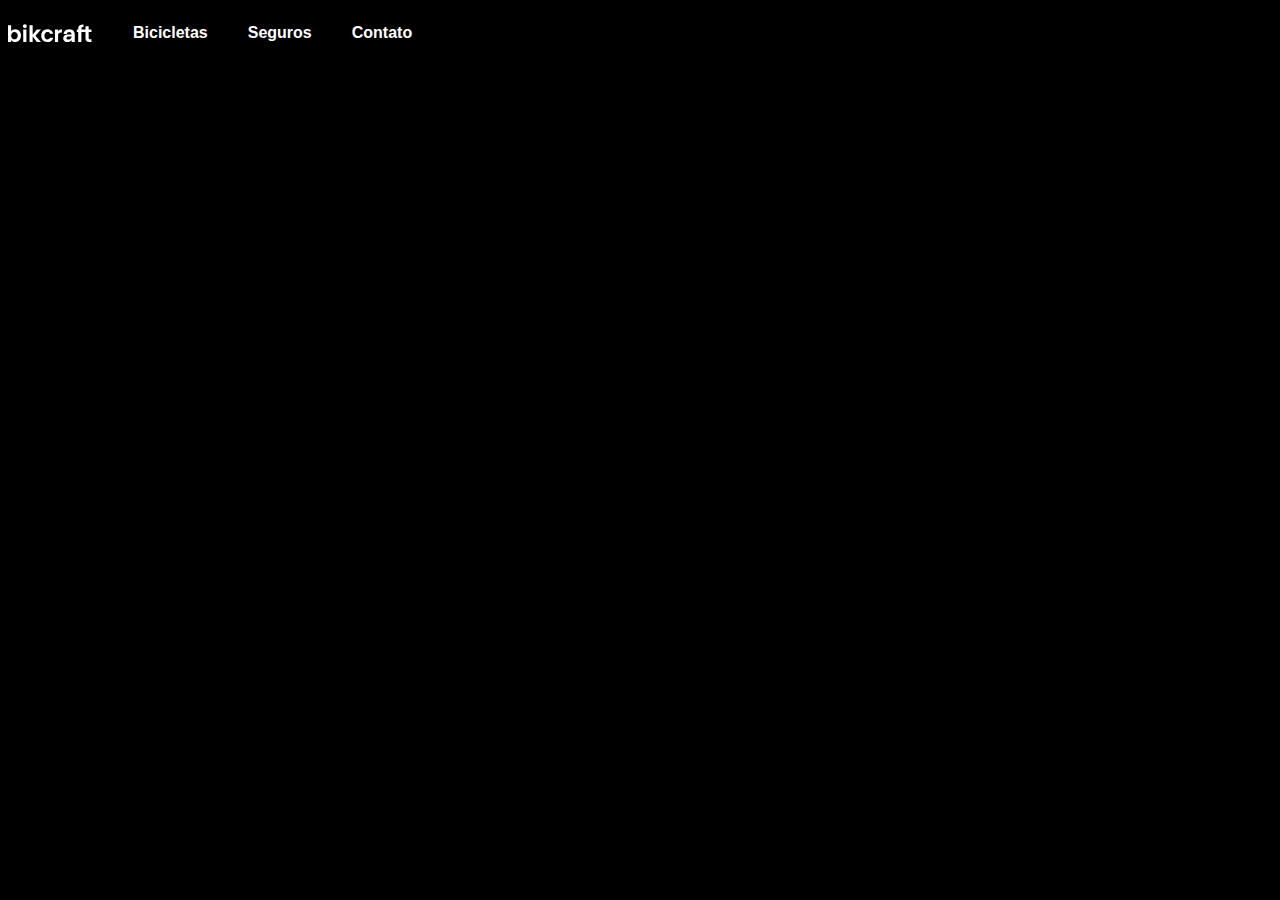
==== index.html @ 380a0b0c "first commit" ====
<!DOCTYPE html>
<html lang="en">
<head>
    <meta charset="UTF-8">
    <meta name="viewport" content="width=device-width, initial-scale=1.0">
    <meta name="description" content="Bicicletas elétricas de alta precisão e alta qualidade. Explore o mundo na velocidade da sua bikcraft">
    <link rel="stylesheet" href="css/index.css">
    <title>bikcraft</title>
</head>
<body>
    <section>
        <header class="nav poppins">
            <img src="img/bikcraft.svg" alt="Bikcraft">
            <nav>
                <li>
                    <ul>
                        <a href="#">Bicicletas</a>
                    </ul>
                    <ul>
                        <a href="#">Seguros</a>
                    </ul>
                    <ul>
                        <a href="#">Contato</a>
                    </ul>
                </li>
            </nav>
        </header>
    </section>
</body>
</html>
---- css/index.css ----
html {
    display: flex;
}
body{
    max-width: 1000px;
    background-color: black;
    place-self: center;
}

.poppins {
    font-family: 'Poppins', sans-serif;
    font-weight: 800;
}

.nav { 
    display: flex;
    flex-direction: row;
    align-items: center;
    justify-content: space-between;
}

.nav img {
    height: 20px;
}

.nav nav li {
    list-style: none;
    display: flex;
    flex-direction: row;
    place-content: center;
    justify-content: end;
}
.nav a {
    text-decoration: none;
    color: white;
}
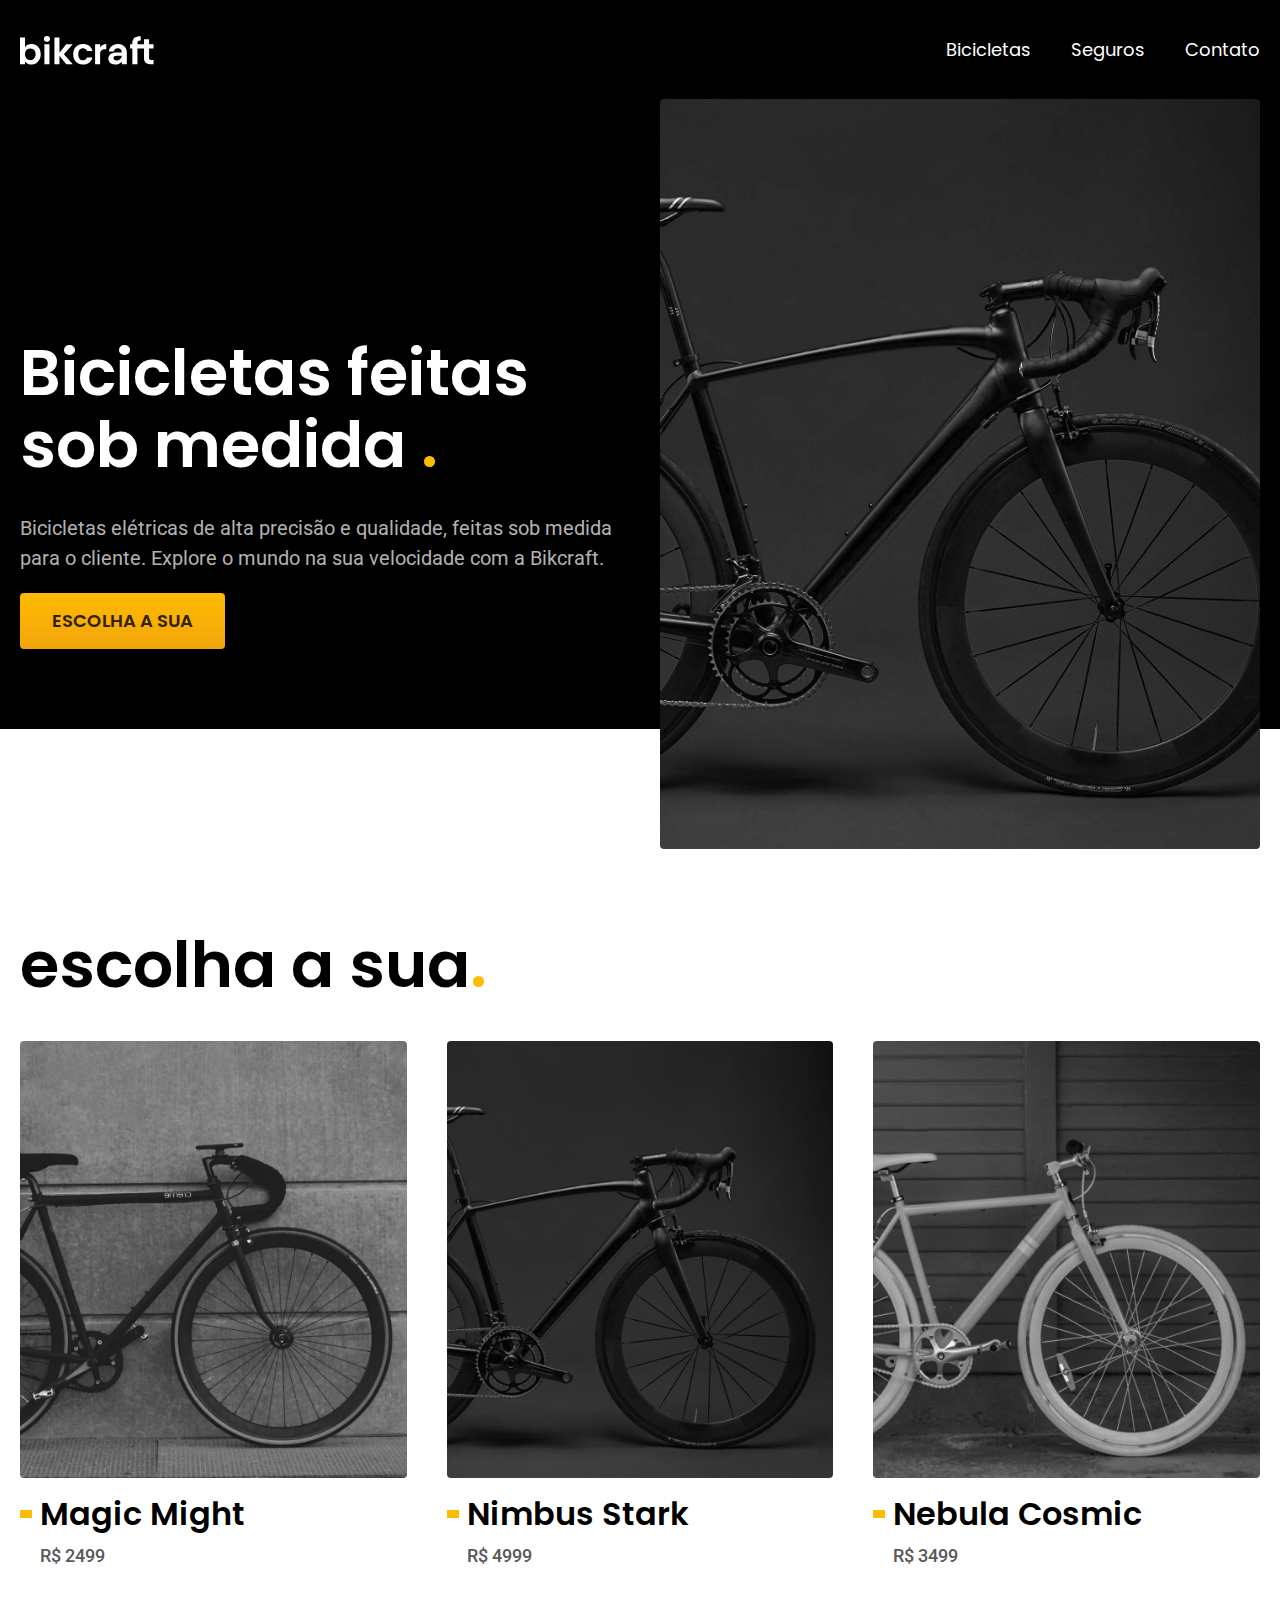
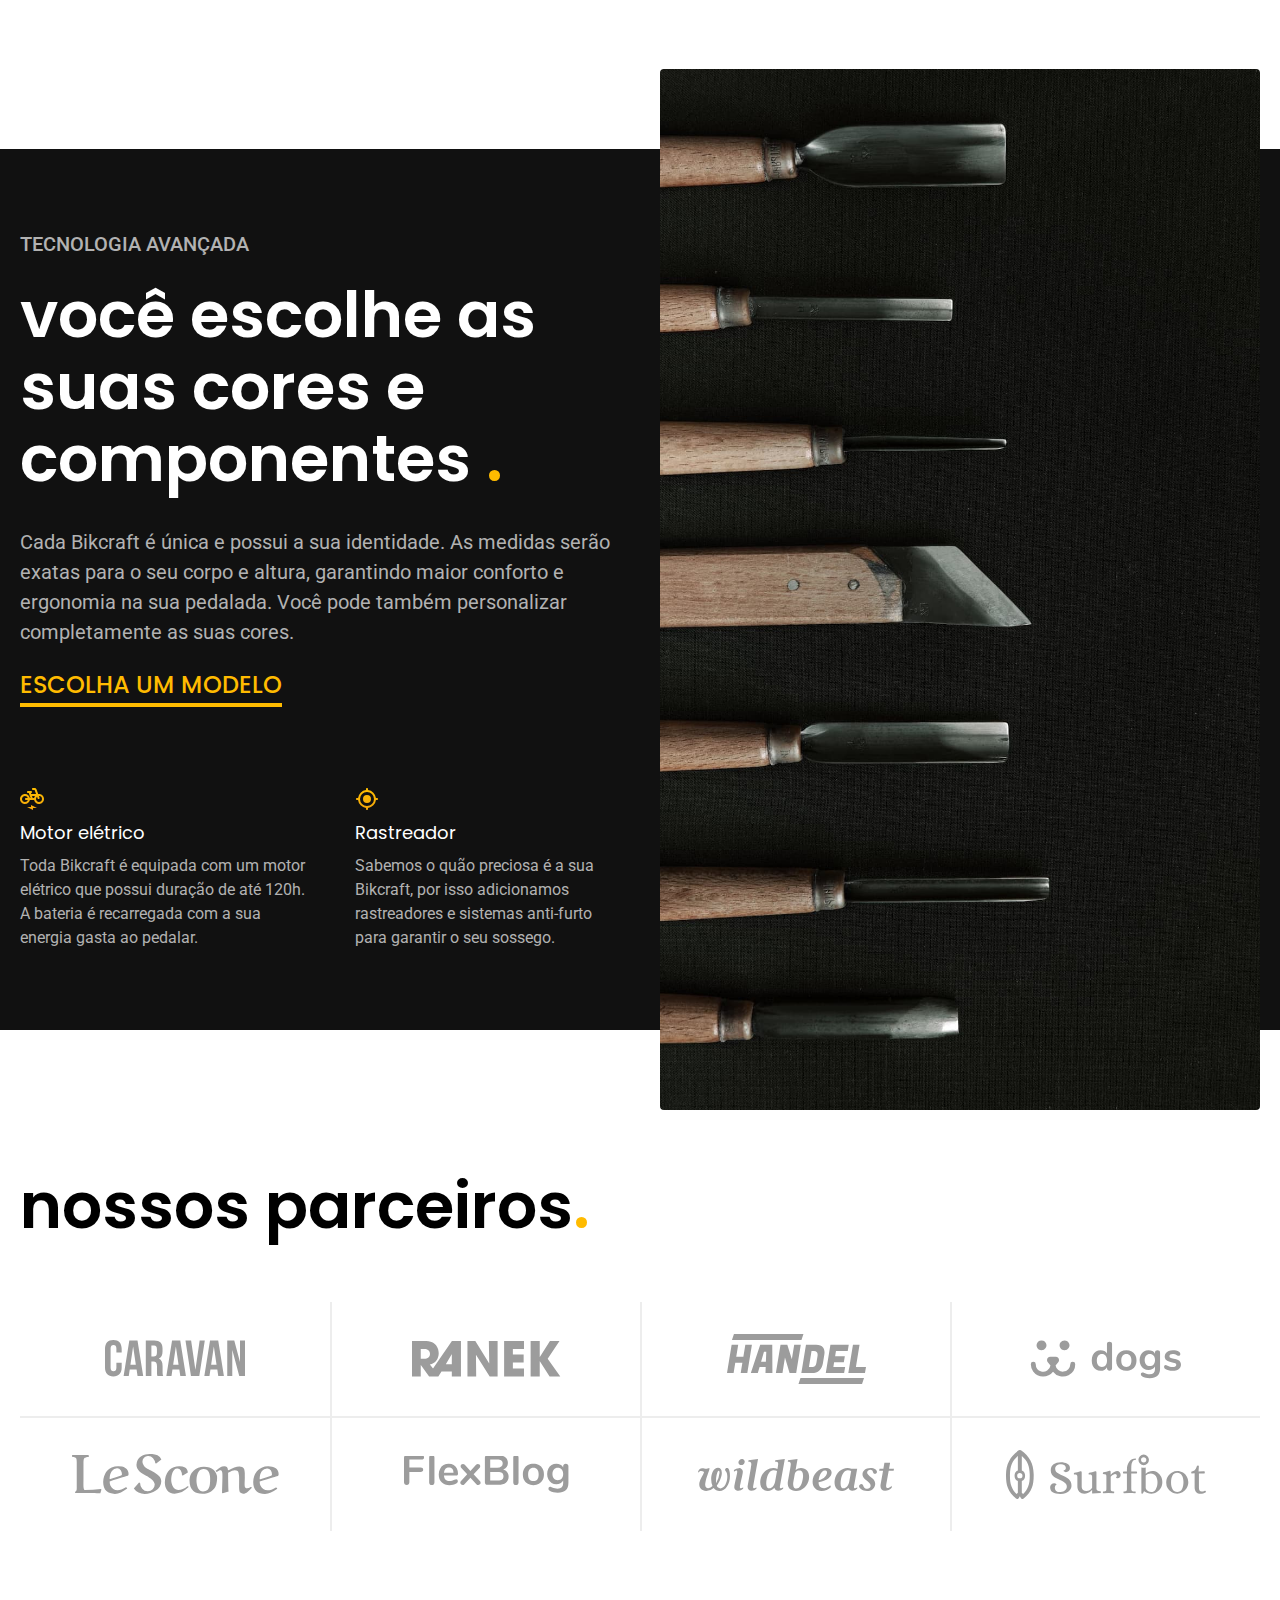
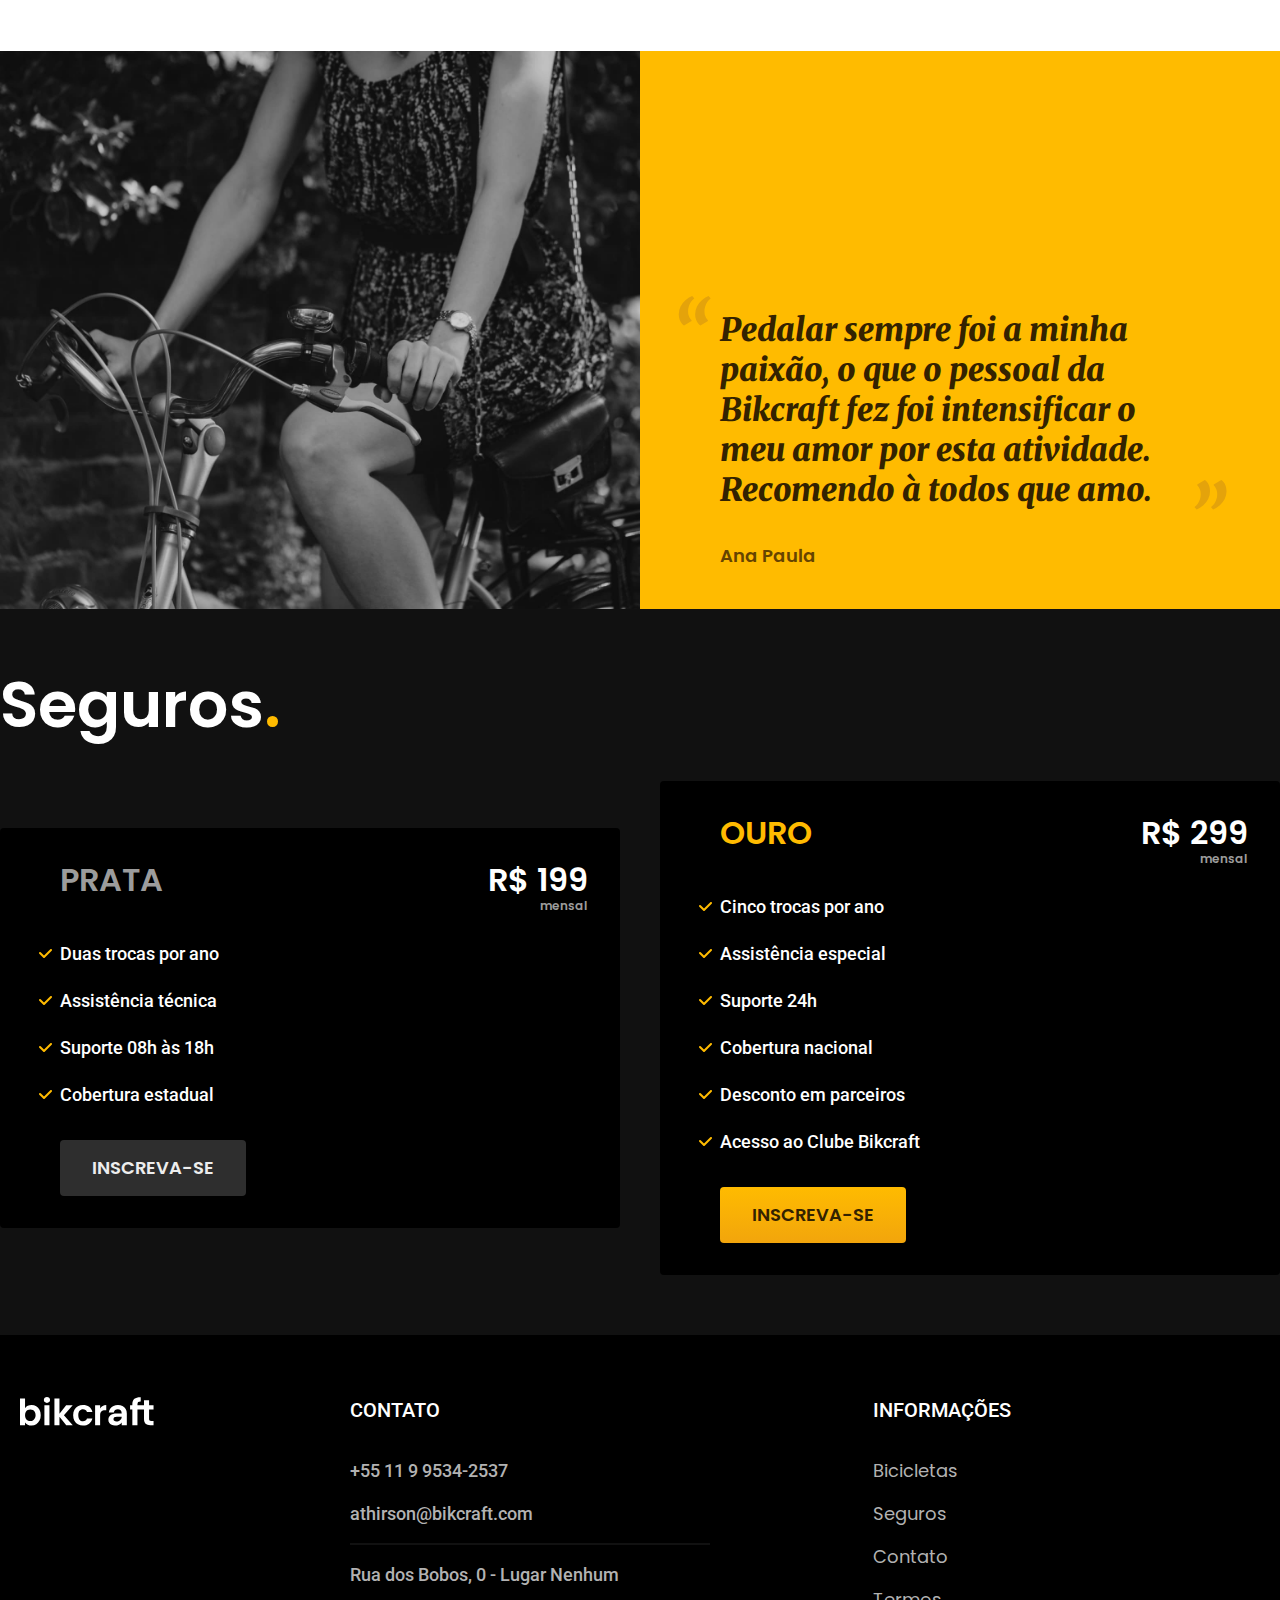
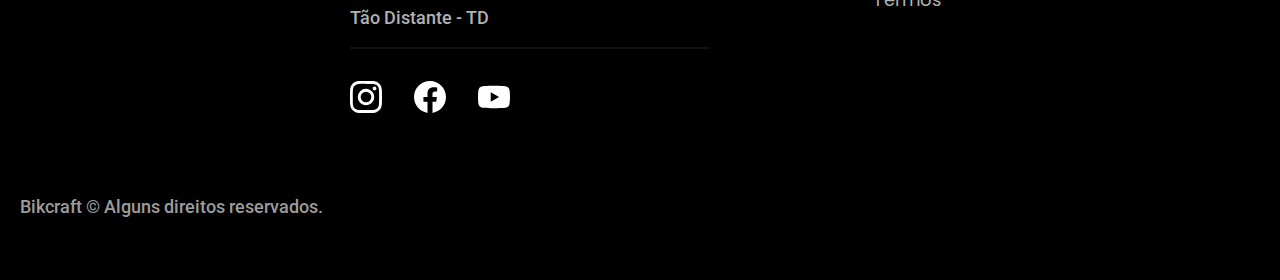
==== commit 99ac9e3c: "paginas adicionais" ====
--- a/index.html
+++ b/index.html
@@ -5,26 +5,187 @@
     <meta name="viewport" content="width=device-width, initial-scale=1.0">
     <meta name="description" content="Bicicletas elétricas de alta precisão e alta qualidade. Explore o mundo na velocidade da sua bikcraft">
     <link rel="stylesheet" href="css/index.css">
+    <link rel="preconnect" href="https://fonts.googleapis.com">
+    <link rel="preconnect" href="https://fonts.gstatic.com" crossorigin>
+    <link href="https://fonts.googleapis.com/css2?family=Poppins:ital,wght@0,100;0,200;0,300;0,400;0,500;0,600;0,700;0,800;0,900;1,100;1,200;1,300;1,400;1,500;1,600;1,700;1,800;1,900&family=Roboto:ital,wght@0,100;0,300;0,400;0,500;0,700;0,900;1,100;1,300;1,400;1,500;1,700;1,900&display=swap" rel="stylesheet">
+    <link href="https://fonts.googleapis.com/css2?family=Merriweather:ital,wght@1,300;1,900&display=swap" rel="stylesheet">
     <title>bikcraft</title>
 </head>
 <body>
-    <section>
-        <header class="nav poppins">
-            <img src="img/bikcraft.svg" alt="Bikcraft">
-            <nav>
-                <li>
-                    <ul>
-                        <a href="#">Bicicletas</a>
+    <header class="header-bg">
+        <div class="header container">
+            <a href="./">
+                <img src="img/bikcraft.svg" alt="Logo Bikcraft">
+            </a>
+            <nav aria-label="primaria">
+                <ul class="header-menu font-1-m">
+                    <li><a href="./bicicletas.html">Bicicletas</a></li>
+                    <li><a href="./seguros.html">Seguros</a></li>
+                    <li><a href="./contato.html">Contato</a></li>
+                </ul>
+            </nav>
+        </div>
+    </header>
+
+    <main class="introducao-bg">
+        <div class="introducao container">
+            <div class="introducao-conteudo">
+                <h1 class="font-1-xxl">Bicicletas feitas sob medida <span>.</span></h1>
+                <p class="font-2-l">Bicicletas elétricas de alta precisão e qualidade,  feitas sob medida para o cliente. Explore o mundo na sua velocidade com a Bikcraft.</p>
+                <a href="./bicicletas.html" class="btn">Escolha a sua</a>
+            </div>
+            <div class="introducao-imagem">
+                <img src="./img/fotos/introducao.jpg" alt="Uma bibicleta bikcraft linda de bonita.">
+            </div>
+        </div>
+    </main>
+
+    <article class="bicicletas-lista">
+        <h2 class="container font-1-xxl">escolha a sua<span class="p1">.</span></h2>
+        <ul>
+            <li>
+                <a href="./bicicletas/magic.html">
+                    <img src="./img/bicicletas/magic-home.jpg" alt="Bicleta preta">
+                    <h3 class="font-1-xl c11">Magic Might</h3>
+                    <span class="font-2-m c8">R$ 2499</span>
+                </a>
+            </li>
+            <li>
+                <a href="./bicicletas/nimbus.html">
+                    <img src="./img/bicicletas/nimbus-home.jpg" alt="Bicleta branca">
+                    <h3 class="font-1-xl c11">Nimbus Stark</h3>
+                    <span class="font-2-m c8">R$ 4999</span>
+                </a>
+            </li>
+            <li>
+                <a href="./bicicletas/nebula.html">
+                    <img src="./img/bicicletas/nebula-home.jpg" alt="Bicleta preta">
+                    <h3 class="font-1-xl c11">Nebula Cosmic</h3>
+                    <span class="font-2-m c8">R$ 3499</span>
+                </a>
+            </li>
+        </ul>
+    </article>
+
+    <article class="tecnologia-bg">
+        <div class="tecnologia container">
+            <div class="tecnologia-conteudo">
+                <span class="font-2-l-b c5">Tecnologia Avançada</span>
+                <h2 class="font-1-xxl w">você escolhe as suas cores e componentes <span class="p1 ">.</span></h2>
+                <p class="font-2-l c5">Cada Bikcraft é única e possui a sua identidade. As medidas serão exatas para o seu corpo e altura, garantindo maior conforto e ergonomia na sua pedalada. Você pode também personalizar completamente as suas cores.</p>
+                <a class="link" href="./bicicletas.html">Escolha um modelo</a>
+                <div class="tecnologia-vantagens">
+                    <div>
+                        <img src="./img/icones/eletrica.svg" alt="Icone bicicleta elétrica">
+                        <h3 class="font-1-m w">Motor elétrico</h3>
+                        <p class="font-2-s c5">Toda Bikcraft é equipada com um motor elétrico que possui duração de até 120h. A bateria é recarregada com a sua energia gasta ao pedalar.</p>
+                    </div>
+                    <div>
+                        <img src="./img/icones/rastreador.svg" alt="Icone rastreador">
+                        <h3 class="font-1-m w">Rastreador</h3>
+                        <p class="font-2-s c5">Sabemos o quão preciosa é a sua Bikcraft, por isso adicionamos rastreadores e sistemas anti-furto para garantir o seu sossego.</p>
+                    </div>
+                </div>
+            </div>
+            <div class="tecnologia-imagem">
+                <img src="./img/fotos/tecnologia.jpg" alt="Ferramentas manuais">
+            </div>
+        </div>
+    </article>
+
+    <section class="parceiros">
+        <h2 class="container font-1-xxl">nossos parceiros<span class="p1">.</span></h2>
+
+        <ul>
+            <li><img src="./img/parceiros/caravan.svg" alt="Logo Caravan"></li>
+            <li><img src="./img/parceiros/ranek.svg" alt="Logo Ranek"></li>
+            <li><img src="./img/parceiros/handel.svg" alt="Logo handel"></li>
+            <li><img src="./img/parceiros/dogs.svg" alt="Logo dogs"></li>
+            <li><img src="./img/parceiros/lescone.svg" alt="Logo lescone"></li>
+            <li><img src="./img/parceiros/flexblog.svg" alt="Logo flexblog"></li>
+            <li><img src="./img/parceiros/wildbeast.svg" alt="Logo wildbeast"></li>
+            <li><img src="./img/parceiros/surfbot.svg" alt="Logo Surfbot"></li>
+        </ul>
+    </section>
+
+    <section class="depoimento" aria-label="Depoimento">
+        <div>
+            <img src="./img/fotos/depoimento.jpg" alt="Pessoa pedalando numa Bikcraft">
+        </div>
+        <div class="depoimento-conteudo">
+            <blockquote class="font-1-xl p5">
+                <p>Pedalar sempre foi a minha paixão, o que o pessoal da Bikcraft fez foi intensificar o meu amor por esta atividade. Recomendo à todos que amo.</p>
+            </blockquote>
+            <span class="font-1-m-b p4">Ana Paula</span>
+        </div>
+    </section>
+
+    <section class="seguros-bg">
+        <div class="seguros container">
+            <h2 class="font-1-xxl w">Seguros<span class="p1">.</span></h2>
+            <div class="seguros-item">
+                <h3 class="font-1-xl c6">PRATA</h3>
+                <span class="font-1-xl w">R$ 199 <span class="font-1-xs c6">mensal</span></span>
+                <ul class="font-2-m w">
+                    <li>Duas trocas por ano</li>
+                    <li>Assistência técnica</li>
+                    <li>Suporte 08h às 18h</li>
+                    <li>Cobertura estadual</li>
+                </ul>
+                <a class="btn secundario" href="./orcamento.html">Inscreva-se</a>
+            </div>
+            <div class="seguros-item">
+                <h3 class="font-1-xl p1">OURO</h3>
+                <span class="font-1-xl w">R$ 299 <span class="font-1-xs c6">mensal</span></span>
+                <ul class="font-2-m w">
+                    <li>Cinco trocas por ano</li>
+                    <li>Assistência especial</li>
+                    <li>Suporte 24h</li>
+                    <li>Cobertura nacional</li>
+                    <li>Desconto em parceiros</li>
+                    <li>Acesso ao Clube Bikcraft</li>
+                </ul>
+                <a class="btn" href="./orcamento.html">Inscreva-se</a>
+            </div>
+        </div>
+    </section>
+
+    <footer class="footer-bg">
+        <div class="footer container">
+            <img src="./img/bikcraft.svg" alt="Bikcraft" />
+            <div class="footer-contato">
+                <h3 class="font-2-l-b w">Contato</h3>
+                <ul class="font-2-m c5">
+                    <li><a href="tel:+">+55 11 9 9534-2537</a></li>
+                    <li><a href="mailto:">athirson@bikcraft.com</a></li>
+                    <li>Rua dos Bobos, 0 - Lugar Nenhum</li>
+                    <li>Tão Distante - TD</li>
+                </ul>
+                <div class="footer-redes">
+                    <a href="#">
+                        <img src="./img/redes/instagram.svg" alt="Instagram" />
+                    </a>
+                    <a href="#">
+                        <img src="./img/redes/facebook.svg" alt="Facebook" />
+                    </a>
+                    <a href="#">
+                        <img src="./img/redes/youtube.svg" alt="Youtube" />
+                    </a>
+                </div>
+            </div> 
+            <div class="footer-inforamcoes">
+                <h3 class="font-2-l-b w">Informações</h3>
+                <nav>
+                    <ul class="font-1-m c5">
+                        <li><a href="./bicicletas.html">Bicicletas</a></li>
+                        <li><a href="./seguros.html">Seguros</a></li>
+                        <li><a href="./contato.html">Contato</a></li>
+                        <li><a href="./termos.html">Termos</a></li>
                     </ul>
-                    <ul>
-                        <a href="#">Seguros</a>
-                    </ul>
-                    <ul>
-                        <a href="#">Contato</a>
-                    </ul>
-                </li>
-            </nav>
-        </header>
-    </section>
+                </nav>
+            </div>
+            <p class="footer-copy font-2-m c6">Bikcraft © Alguns direitos reservados.</p>
+        </div>
+    </footer>
 </body>
 </html>--- a/css/index.css
+++ b/css/index.css
@@ -1,36 +1,23 @@
-html {
-    display: flex;
-}
-body{
-    max-width: 1000px;
-    background-color: black;
-    place-self: center;
-}
+@import "./global/global.css";
+@import "./global/header.css";
+@import "./global/footer.css";
+@import "./util/componentes.css";
+@import "./util/tipografia.css";
+@import "./util/cores.css";
+@import "./util/formulario.css";
+@import "./home/introducao.css";
+@import "./home/tecnologia.css";
+@import "./home/parceiros.css";
+@import "./home/depoimento.css";
+@import "./bicicletas/lista.css";
+@import "./bicicletas/bicicletas.css";
+@import "./bicicletas/bicicleta.css";
+@import "./bicicletas/seguro.css";
+@import "./seguros/seguros.css";
+@import "./seguros/vantagens.css";
+@import "./seguros/perguntas.css";
+@import "./termos/termos.css";
+@import "./contato/contato.css";
+@import "./contato/lojas.css";
 
-.poppins {
-    font-family: 'Poppins', sans-serif;
-    font-weight: 800;
-}
 
-.nav { 
-    display: flex;
-    flex-direction: row;
-    align-items: center;
-    justify-content: space-between;
-}
-
-.nav img {
-    height: 20px;
-}
-
-.nav nav li {
-    list-style: none;
-    display: flex;
-    flex-direction: row;
-    place-content: center;
-    justify-content: end;
-}
-.nav a {
-    text-decoration: none;
-    color: white;
-}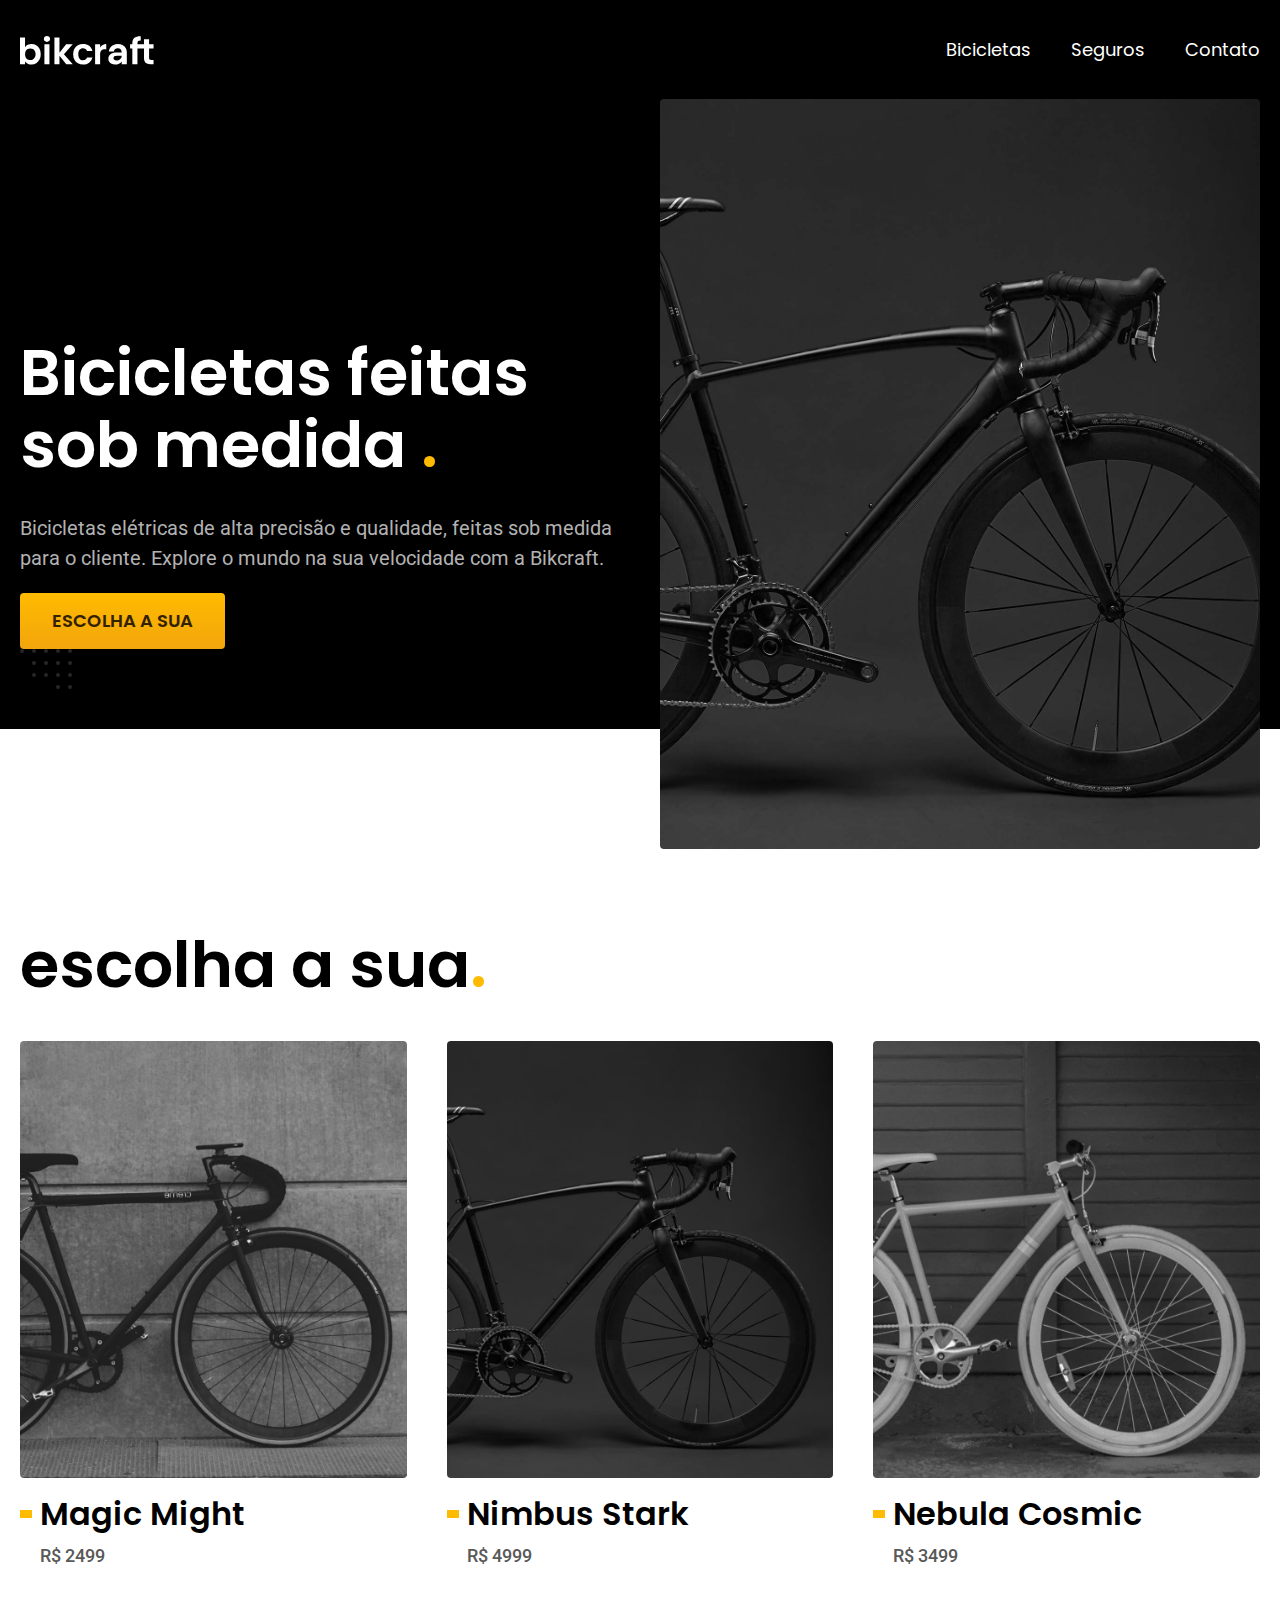
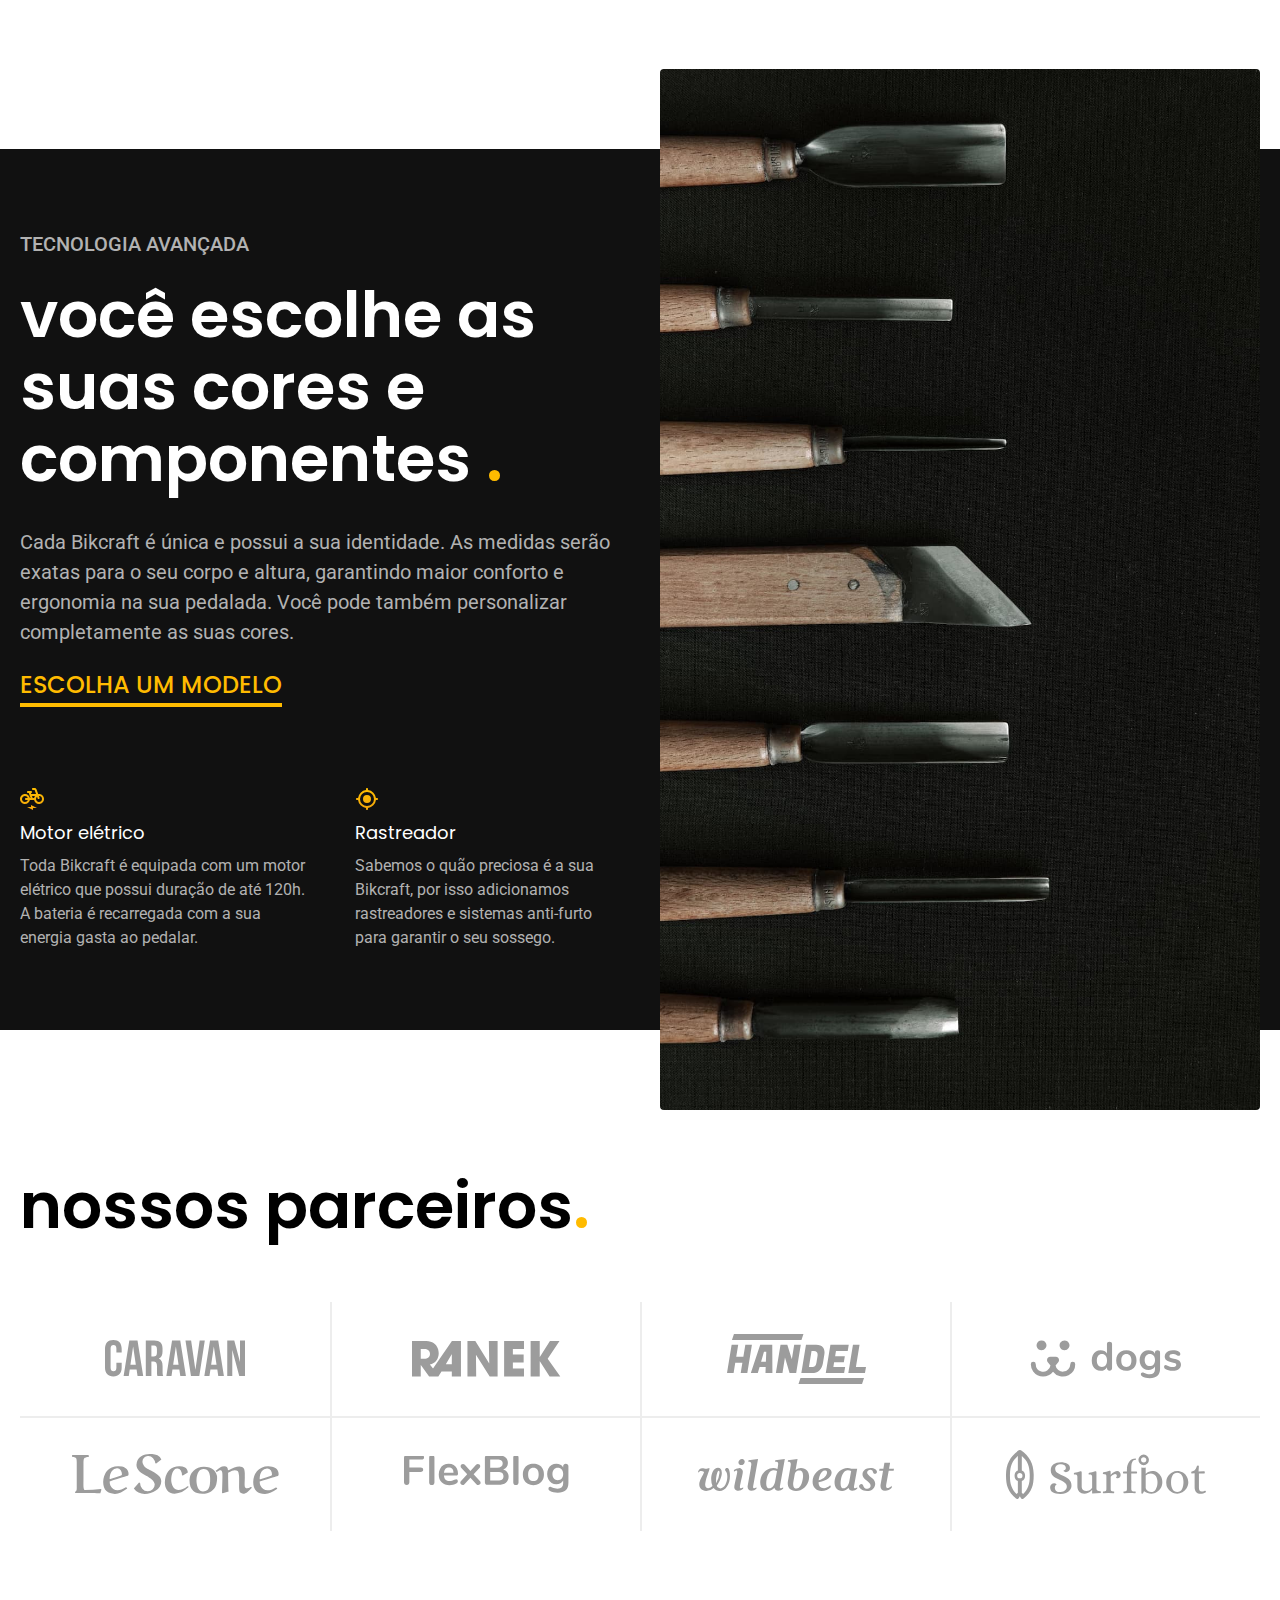
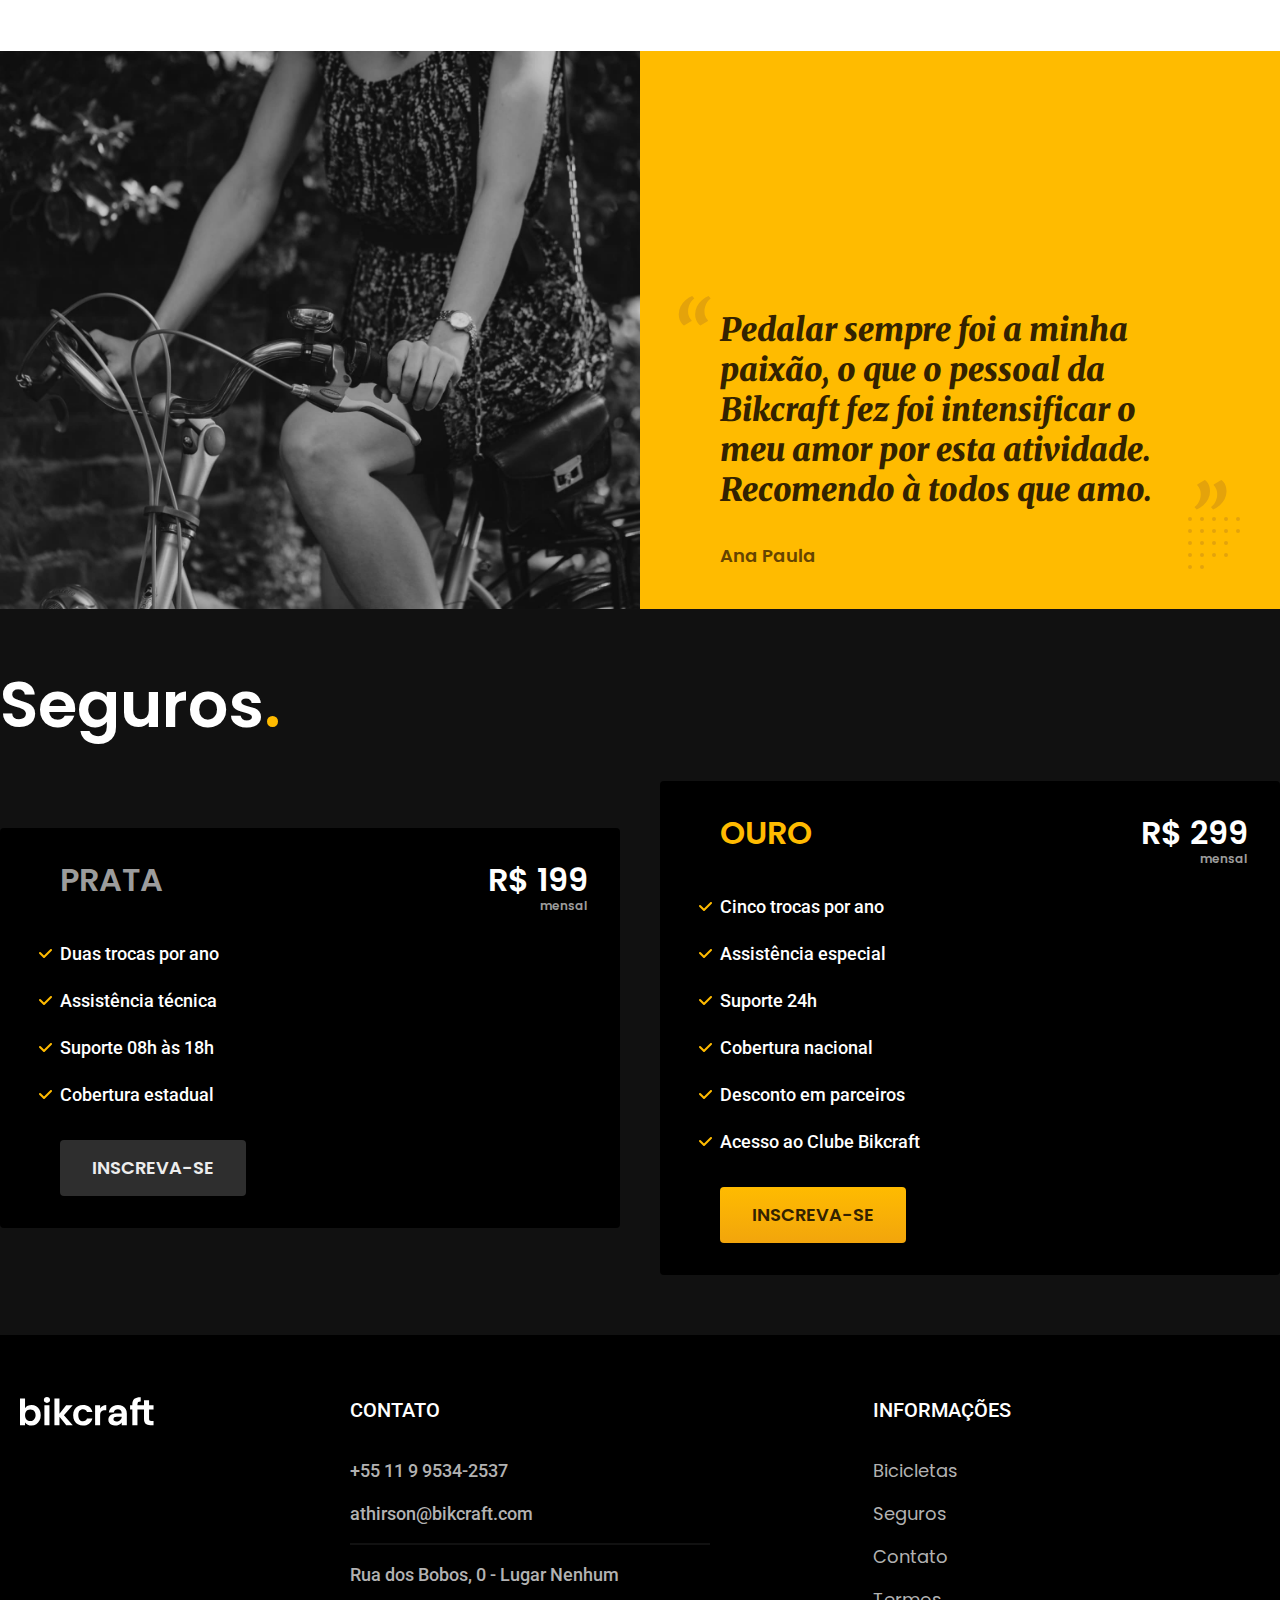
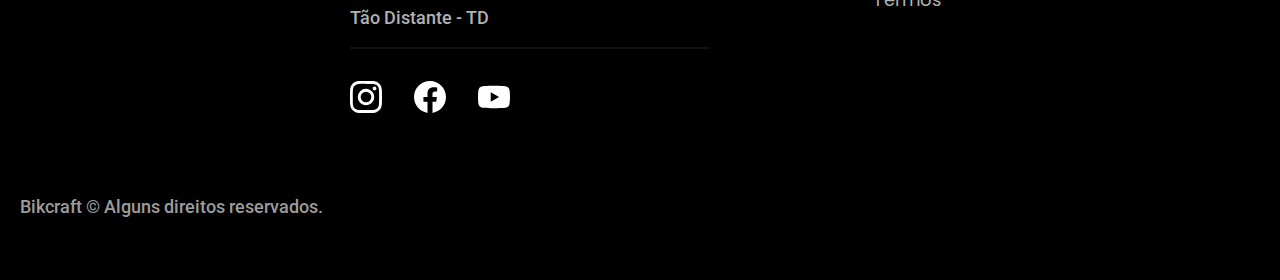
==== commit ee6bab61: "static site complete" ====
--- a/index.html
+++ b/index.html
@@ -4,7 +4,8 @@
     <meta charset="UTF-8">
     <meta name="viewport" content="width=device-width, initial-scale=1.0">
     <meta name="description" content="Bicicletas elétricas de alta precisão e alta qualidade. Explore o mundo na velocidade da sua bikcraft">
-    <link rel="stylesheet" href="css/index.css">
+    <link rel="preload" href="./css/index.css" as="style"">
+    <link rel="stylesheet" href="./css/index.css">
     <link rel="preconnect" href="https://fonts.googleapis.com">
     <link rel="preconnect" href="https://fonts.gstatic.com" crossorigin>
     <link href="https://fonts.googleapis.com/css2?family=Poppins:ital,wght@0,100;0,200;0,300;0,400;0,500;0,600;0,700;0,800;0,900;1,100;1,200;1,300;1,400;1,500;1,600;1,700;1,800;1,900&family=Roboto:ital,wght@0,100;0,300;0,400;0,500;0,700;0,900;1,100;1,300;1,400;1,500;1,700;1,900&display=swap" rel="stylesheet">
@@ -34,9 +35,10 @@
                 <p class="font-2-l">Bicicletas elétricas de alta precisão e qualidade,  feitas sob medida para o cliente. Explore o mundo na sua velocidade com a Bikcraft.</p>
                 <a href="./bicicletas.html" class="btn">Escolha a sua</a>
             </div>
-            <div class="introducao-imagem">
+            <picture>
+                <source media="(max-width: 800px)" srcset="./img/bicicletas/nimbus.jpg">
                 <img src="./img/fotos/introducao.jpg" alt="Uma bibicleta bikcraft linda de bonita.">
-            </div>
+            </picture>
         </div>
     </main>
 
@@ -188,4 +190,5 @@
         </div>
     </footer>
 </body>
+<script src="./js/script.js"></script>
 </html>--- a/css/index.css
+++ b/css/index.css
@@ -19,5 +19,6 @@
 @import "./termos/termos.css";
 @import "./contato/contato.css";
 @import "./contato/lojas.css";
+@import "./orcamento/orcamento.css";
 
 
--- a/css/index.css
+++ b/css/index.css
@@ -19,5 +19,6 @@
 @import "./termos/termos.css";
 @import "./contato/contato.css";
 @import "./contato/lojas.css";
+@import "./orcamento/orcamento.css";
 
 
